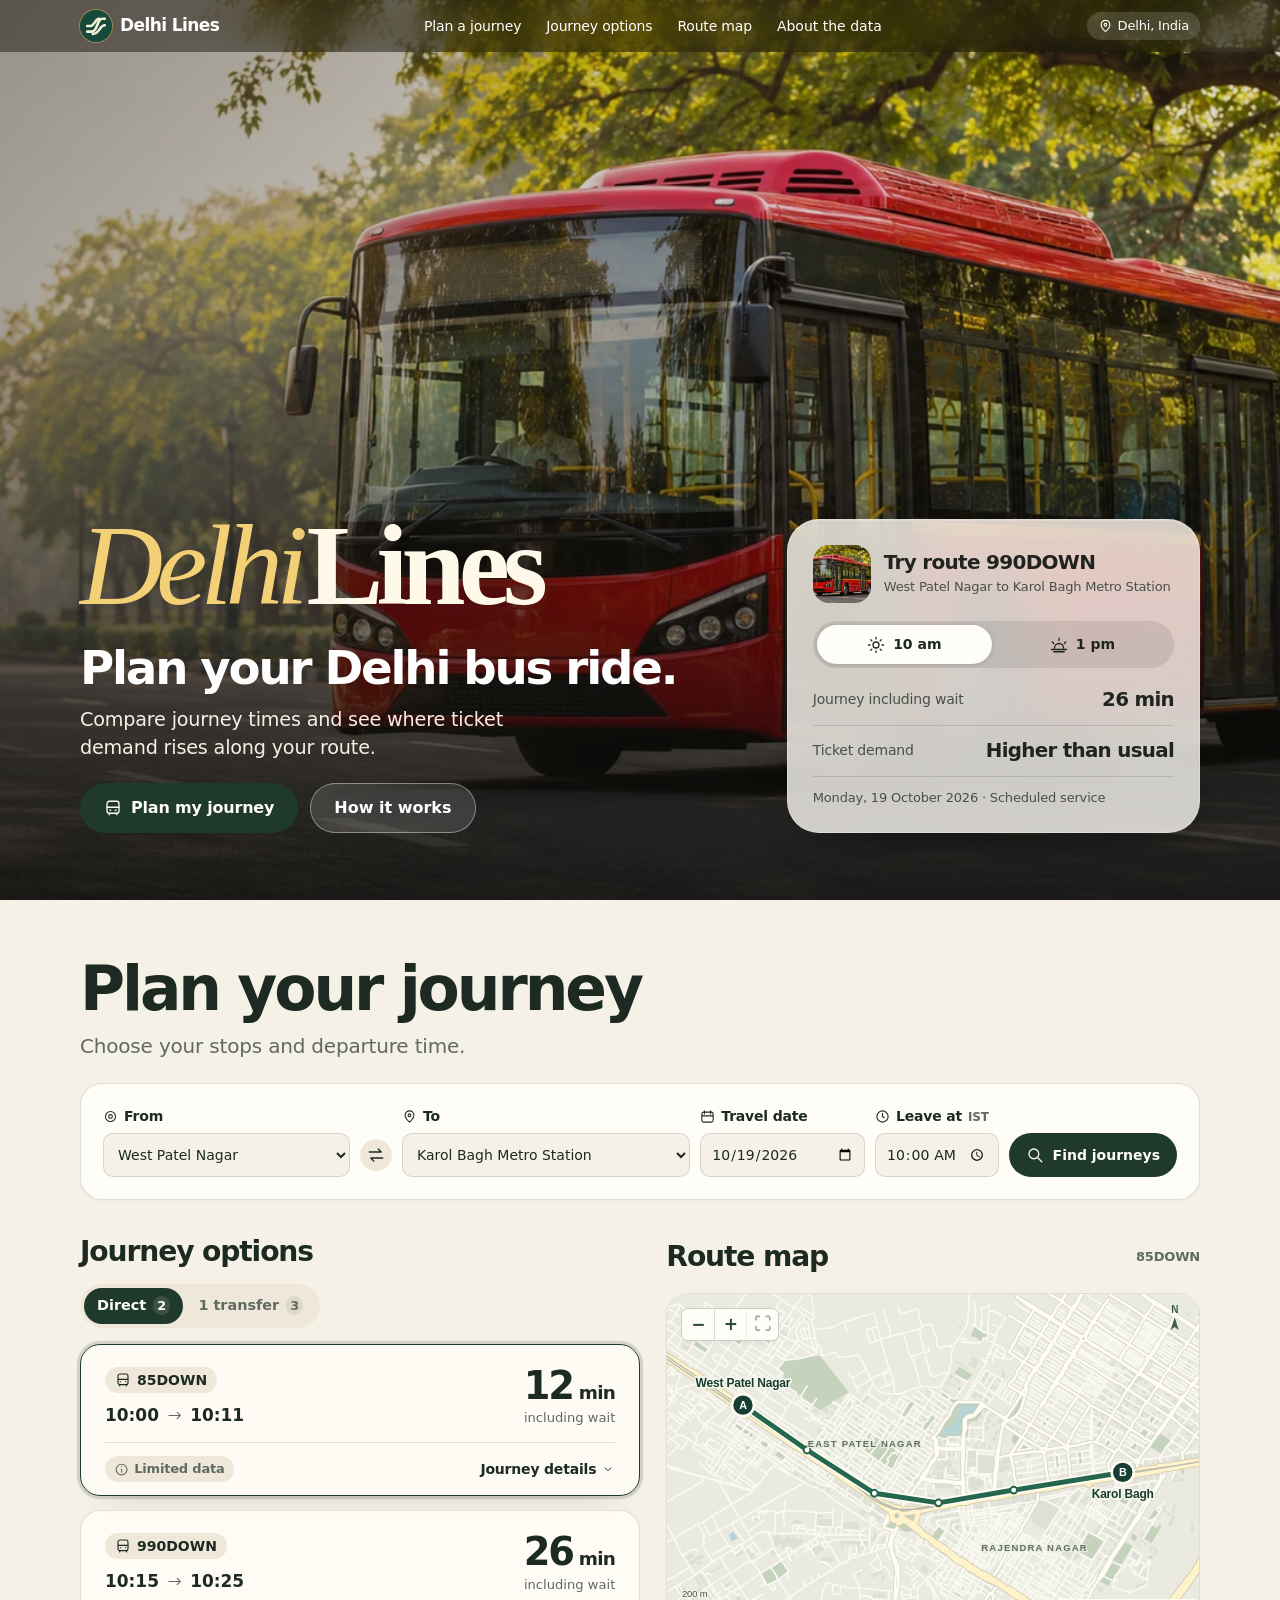
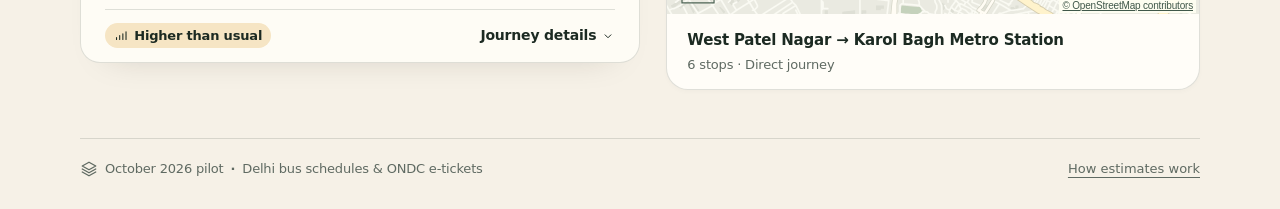
==== pilot/index.html @ 546660bd "Add Delhi Lines bus journey planner and ticket-demand pilot" ====
<!doctype html>
<html lang="en">
<head>
  <meta charset="utf-8">
  <meta name="viewport" content="width=device-width,initial-scale=1">
  <meta name="theme-color" content="#1f3a2b">
  <title>Delhi Lines · Bus journey planner</title>
  <link rel="icon" href="mark.svg" type="image/svg+xml">
  <link rel="stylesheet" href="style.css">
  <link rel="stylesheet" href="journeys.css">
</head>
<body>
  <a class="skip" href="#search">Skip to journey search</a>
  <header class="masthead"><div class="shell mast-inner">
    <a class="brand" href="#top" aria-label="Delhi Lines home"><img src="mark.svg" alt="">Delhi Lines</a>
    <nav aria-label="Main navigation"><a href="#search">Plan a journey</a><a href="#options">Journey options</a><a href="#map-title">Route map</a><button type="button" class="plain" data-about>About the data</button></nav>
    <span class="location"><i data-icon="pin"></i>Delhi, India</span>
  </div></header>
  <main id="top">
    <section class="hero" aria-labelledby="title">
      <img class="hero-photo" src="delhi-avenue.webp" alt="" fetchpriority="high">
      <div class="shell hero-grid">
        <div class="hero-copy">
          <h1 id="title" aria-label="Delhi Lines"><em>Delhi</em><span>Lines</span></h1>
          <h2>Plan your Delhi bus ride.</h2>
          <p>Compare journey times and see where ticket demand rises along your route.</p>
          <div class="hero-actions"><a class="button primary" href="#search"><i data-icon="bus"></i>Plan my journey</a><button class="button ghost" type="button" data-about>How it works</button></div>
        </div>
        <aside class="demo-card" aria-labelledby="demo-title">
          <div class="demo-head"><img src="delhi-avenue.webp" alt=""><div><h2 id="demo-title">Try route 990DOWN</h2><p>West Patel Nagar to Karol Bagh Metro Station</p></div></div>
          <div class="presets" role="group" aria-label="Example departure time"><button type="button" data-demo="10:00"><i data-icon="sun"></i>10 am</button><button type="button" data-demo="13:00"><i data-icon="afternoon"></i>1 pm</button></div>
          <div aria-live="polite" aria-atomic="true"><dl class="demo-metrics"><div><dt>Journey including wait</dt><dd id="demo-duration"></dd></div><div><dt>Ticket demand</dt><dd id="demo-demand"></dd></div></dl>
          <p class="demo-note">Monday, 19 October 2026 · Scheduled service</p></div>
        </aside>
      </div>
    </section>
    <div class="shell planner-body">
    <section aria-labelledby="plan-title" class="plan-section" id="search">
    <h2 id="plan-title" class="display">Plan your journey</h2>
    <p class="section-lede">Choose your stops and departure time.</p>
    <form id="journey-search">
      <div class="form-row">
        <label class="control"><span><i data-icon="origin"></i>From</span><select id="origin"></select></label>
        <button id="swap" type="button" class="swap" title="Swap stops" aria-label="Swap stops"><i data-icon="swap"></i></button>
        <label class="control"><span><i data-icon="pin"></i>To</span><select id="dest"></select></label>
        <label class="control date"><span><i data-icon="calendar"></i>Travel date</span><input id="day" type="date" value="2026-10-19" required></label>
        <label class="control time"><span><i data-icon="clock"></i>Leave at <small>IST</small></span><input id="when" type="time" value="10:00" required></label>
        <button class="find" type="submit"><i data-icon="search"></i>Find journeys</button>
      </div>

    </form>
    <p id="error" role="alert" hidden></p>
    </section>
    <div class="workspace" id="options">
      <section id="results" aria-label="Journey options"></section>
      <aside class="map-section" aria-labelledby="map-title">
        <div class="panel-heading"><h2 id="map-title">Route map</h2><span class="map-tag" id="map-tag"></span></div>
        <div class="map-frame"><div id="map"></div>
          <div class="map-meta" id="map-meta"></div>
        </div>
      </aside>
    </div>
    <footer><span><i data-icon="layers"></i> October 2026 pilot <b>·</b> Delhi bus schedules &amp; ONDC e-tickets</span><button class="plain" type="button" data-about>How estimates work</button></footer>
    </div>
  </main>
  <dialog id="about" aria-labelledby="about-title"><div class="dialog-head"><h2 id="about-title">About the data</h2><button autofocus type="button" class="close" aria-label="Close" id="close"><i data-icon="close"></i></button></div>
    <h3>Scheduled journey times</h3><p>This pilot covers Delhi routes 85 and 990 in both directions. Times come from an archived timetable and include the wait after your chosen departure time. Actual bus arrivals can vary.</p>
    <h3>How to read ticket demand</h3><p>Each label compares a route segment with its usual weekday or weekend demand. Estimates use ONDC e-tickets from October 1–24, 2026, grouped into half-hour periods. Seat availability is unknown.</p>
    <h3>Where coverage is limited</h3><p>Only 6.65% of training tickets on these routes matched a single route pattern. A journey shows “Limited data” when any segment lacks enough observations. In the held-out week, 45% of supported weekday estimates kept the same label.</p>
  </dialog>
  <script src="data.js"></script><script src="planner.js"></script><script src="map.js"></script><script src="journeys.js"></script><script src="interface.js"></script>
</body>
</html>
---- pilot/style.css ----
:root {
  color-scheme: light dark;
  --ground:#f6f1e7; --surface:#fffdf8; --surface-2:#efe8da;
  --ink:#1c2a22; --muted:#5f6a62; --line:rgba(28,42,34,.14);
  --action:#1f3a2b; --action-ink:#fffdf8; --focus:#996609; --gold:#e3b04b;
  --glass:rgba(255,253,248,.79); --glass-text:#20241e; --glass-muted:#475146;
  --sans:-apple-system,BlinkMacSystemFont,"Segoe UI",system-ui,Arial,sans-serif;
  --serif:"Iowan Old Style","Palatino Linotype",Palatino,Georgia,serif;
  --ease:cubic-bezier(.22,1,.36,1);
}
@media(prefers-color-scheme:dark) {
  :root{--ground:#15130f;--surface:#1e1b16;--surface-2:#29251e;--ink:#f3ede1;--muted:#b8b0a2;--line:rgba(243,237,225,.17);--action:#e3b04b;--action-ink:#20190e;--focus:#efc977;--glass:rgba(30,27,22,.79);--glass-text:#fff7e9;--glass-muted:#dad3c5}
}
*,*::before,*::after{box-sizing:border-box}
html{scroll-padding-top:72px;-webkit-text-size-adjust:100%}
body{margin:0;background:var(--ground);color:var(--ink);font:17px/1.5 var(--sans);letter-spacing:-.011em;-webkit-font-smoothing:antialiased}
button,input,select{font:inherit;color:inherit}button,select,summary{cursor:pointer}button,a,input,select,summary{touch-action:manipulation}
:focus-visible{outline:3px solid var(--focus);outline-offset:4px}::selection{background:#e3b04b;color:#211c13}
.shell{width:min(100% - clamp(32px,8vw,80px),1120px);margin-inline:auto}
.ui-icon{width:18px;height:18px;display:inline-block;vertical-align:middle;flex:none;stroke:currentColor;stroke-width:1.7;stroke-linecap:round;stroke-linejoin:round;fill:none}
.masthead{position:fixed;inset:0 0 auto;z-index:10;color:#fff;background:rgba(18,17,13,.46);backdrop-filter:saturate(1.2) blur(18px);transition:background-color .25s,color .25s}
.masthead.on-paper{background:color-mix(in srgb,var(--ground) 92%,transparent);color:var(--ink);box-shadow:0 1px 0 var(--line)}
.mast-inner,.brand,.masthead nav,.location,.hero-actions,.button,.demo-head,.presets,.presets button,.control>span,.find,.map-tag,footer{display:flex;align-items:center}
.mast-inner{min-height:52px;gap:30px}.brand{gap:8px;font-size:17px;font-weight:680;color:inherit;text-decoration:none;letter-spacing:-.035em;white-space:nowrap}.brand img{width:32px;height:32px;border-radius:50%;box-shadow:0 0 0 1px #e3b04b80}
.masthead nav{margin:auto;gap:25px}.masthead nav a,.masthead nav button{color:inherit;font-size:14px;font-weight:500;text-decoration:none}.masthead nav a:hover,.plain:hover{text-decoration:underline;text-underline-offset:4px}
.plain{background:none;border:0;padding:0}.location{gap:5px;border-radius:999px;background:#ffffff25;padding:4px 11px;font-size:13px}.on-paper .location{background:var(--surface-2)}.location svg{width:15px}
.hero{position:relative;isolation:isolate;min-height:max(640px,100svh);display:grid;align-items:end;overflow:hidden;background:#3c3831;color:#fff}
.hero-photo,.hero::after{position:absolute;inset:0;width:100%;height:100%;z-index:-2}.hero-photo{object-fit:cover;object-position:54% 44%}
.hero::after{content:"";z-index:-1;background:linear-gradient(0deg,rgba(12,14,12,.86) 0%,rgba(15,15,12,.56) 28%,rgba(13,15,12,.09) 67%,rgba(12,13,10,.19)),linear-gradient(90deg,rgba(19,19,16,.3),transparent 68%)}
.hero-grid{display:grid;grid-template-columns:minmax(0,1.4fr) minmax(330px,.9fr);align-items:end;gap:clamp(30px,5vw,76px);padding:112px 0 clamp(44px,7.4vh,80px)}
.hero-copy h1{margin:0 0 .18em;font-size:clamp(76px,9vw,144px);font-family:var(--serif);line-height:1;letter-spacing:-.06em;font-weight:700;color:#fff9e9;text-shadow:0 4px 24px #17150f44}
.hero-copy h1 em{color:#f3cf75;font-weight:400;margin-right:.045em}.hero-copy h2{margin:0;font-size:clamp(32px,3.65vw,58px);line-height:1.03;letter-spacing:-.047em;font-weight:640;text-wrap:balance}
.hero-copy p{max-width:38ch;margin:14px 0 22px;font-size:clamp(17px,1.5vw,22px);color:#f5f0e6;line-height:1.45}
.hero-actions{gap:12px;flex-wrap:wrap}.button,.find{border-radius:999px;justify-content:center;gap:9px;text-decoration:none;font-size:16px;font-weight:590;min-height:50px;padding:12px 24px;border:0}
.primary,.find{background:var(--action);color:var(--action-ink)}.primary:hover,.find:hover{filter:brightness(1.12)}.ghost{background:#ffffff22;color:#fff;box-shadow:inset 0 0 0 1px #ffffff65;backdrop-filter:blur(16px)}.ghost:hover{background:#ffffff35}.hero :focus-visible,.masthead:not(.on-paper) :focus-visible{outline-color:#f6cf71}
.demo-card{color:var(--glass-text);padding:25px;border-radius:32px;background:var(--glass);border:1px solid #ffffff47;backdrop-filter:saturate(1.4) blur(24px);box-shadow:inset 0 1px 0 #ffffff35,0 20px 50px -35px #000}
.demo-head{gap:13px}.demo-head img{width:58px;height:58px;object-fit:cover;object-position:72% 50%;border-radius:16px}.demo-head h2{font-size:20px;line-height:1.1;letter-spacing:-.035em;margin:0}.demo-head p,.demo-note{font-size:13px;color:var(--glass-muted);line-height:1.45}.demo-head p{margin:5px 0 0}
.presets{margin:18px 0 7px;padding:4px;gap:3px;border-radius:999px;background:color-mix(in srgb,currentColor 10%,transparent)}.presets button{flex:1;justify-content:center;gap:8px;font-size:14px;font-weight:650;background:none;border:0;padding:9px;border-radius:999px;min-height:38px}.presets button[aria-pressed=true]{background:var(--surface);color:var(--ink);box-shadow:0 1px 5px #0002}
.demo-metrics{margin:0}.demo-metrics div{display:flex;align-items:center;gap:8px;justify-content:space-between;border-bottom:1px solid color-mix(in srgb,currentColor 14%,transparent);padding:10px 0}.demo-metrics dt{font-size:14px;color:var(--glass-muted)}.demo-metrics dd{margin:0;text-align:right;font-size:clamp(18px,1.55vw,23px);font-weight:670;letter-spacing:-.035em;font-variant-numeric:tabular-nums}.demo-note{margin:12px 0 0}
.plan-section{padding-top:56px}.display,.dialog-head h2{font-size:clamp(35px,4.8vw,65px);line-height:1.06;font-weight:700;letter-spacing:-.05em;margin:0}.section-lede{color:var(--muted);margin:10px 0 22px;font-size:20px}
#journey-search,.map-frame,dialog{border:1px solid var(--line);border-radius:22px;background:var(--surface);box-shadow:0 2px 5px #20180d06}
.form-row{display:grid;grid-template-columns:minmax(0,1.2fr) 32px minmax(0,1.4fr) minmax(136px,.8fr) minmax(112px,.6fr) auto;gap:10px;align-items:end;padding:22px}
.control{display:grid;gap:6px;min-width:0}.control>span{gap:6px;font-size:14px;font-weight:620}.control small{font-size:12px;color:var(--muted)}.control span svg{width:15px;height:15px}
.control select,.control input{min-width:0;width:100%;height:44px;padding:0 10px;border:1px solid var(--line);border-radius:10px;background:var(--ground);font-size:14px;text-overflow:ellipsis}
.swap,.close{width:32px;height:32px;display:grid;place-items:center;background:var(--surface-2);border:0;border-radius:50%;color:var(--ink)}.swap{margin-bottom:6px}.find{min-height:44px;padding:10px 17px;font-size:14px}
.workspace{display:grid;grid-template-columns:minmax(0,1.05fr) minmax(0,1fr);gap:26px;margin:36px 0 48px;align-items:start}.workspace h2,.panel-heading h2{font-size:clamp(24px,2.2vw,32px);letter-spacing:-.04em;line-height:1.12;font-weight:680}.panel-heading{display:flex;align-items:center;justify-content:space-between;margin-bottom:15px;gap:10px;min-height:42px}.panel-heading h2{margin:0}.map-tag{font-size:13px;font-weight:650;color:var(--muted)}
.map-frame{overflow:hidden}#map{height:clamp(270px,25vw,350px);background:#eceee4;overflow:hidden;color-scheme:light;color:#1c2a22}.map-meta{padding:15px 20px;display:grid;gap:3px}.map-meta strong{font-size:15px}.map-meta span,footer{font-size:13px;color:var(--muted)}footer{gap:12px;flex-wrap:wrap;justify-content:space-between;padding:20px 0 30px;border-top:1px solid var(--line)}footer span{display:inline-flex;align-items:center;gap:7px}footer button{text-decoration:underline;text-underline-offset:4px}
dialog{width:min(480px,calc(100% - 28px));padding:26px;color:var(--ink)}dialog::backdrop{background:#191611ae}.dialog-head{display:flex;align-items:center;justify-content:space-between}.dialog-head h2{font-size:28px}dialog h3{font-size:17px;margin:20px 0 3px}dialog p{margin:0;color:var(--muted);font-size:15px}
.skip{position:fixed;top:-80px;left:12px;z-index:20;background:var(--surface);color:var(--ink);padding:10px 16px;border-radius:999px}.skip:focus{top:6px}#error{color:var(--ink);font-weight:650}
@media(prefers-reduced-motion:no-preference){html{scroll-behavior:smooth}.hero-copy,.demo-card{animation:appear .65s var(--ease) both}.demo-card{animation-delay:.12s}@keyframes appear{from{opacity:0;transform:translateY(12px)}to{opacity:1;transform:none}}}
@media(prefers-reduced-transparency:reduce){.demo-card{background:var(--surface);color:var(--ink)}.masthead{background:#26251f}.masthead.on-paper{background:var(--surface)}}
@media(max-width:950px){.form-row{grid-template-columns:1fr 36px 1fr 1fr}.form-row .control:first-child,.date{grid-column:1/3}.swap{grid-row:1;grid-column:3}.form-row .control:nth-child(3){grid-column:3/5;grid-row:1;margin-left:45px}.hero-grid{grid-template-columns:1.12fr 1fr;gap:26px}.demo-card{padding:20px}.mast-inner{gap:16px}.masthead nav{gap:18px}}
@media(max-width:740px){.masthead nav a:not(:first-child){display:none}.hero-grid{grid-template-columns:1fr;gap:20px;padding-top:clamp(200px,31svh,300px);padding-bottom:30px}.hero-photo{object-position:62% 40%}.hero-copy h1{font-size:clamp(65px,13vw,96px)}.hero-copy h2{font-size:clamp(29px,6vw,42px)}.hero-copy p{margin:9px 0 15px;max-width:38ch}.button{min-height:44px;font-size:15px;padding:10px 18px}.demo-card{max-width:500px}.hero{min-height:100svh}.workspace{grid-template-columns:1fr}.plan-section{padding-top:35px}.map-frame #map{height:290px}}
@media(max-width:520px){.mast-inner{gap:10px;justify-content:space-between}.brand{font-size:15px;gap:6px}.brand img{width:27px;height:27px}.masthead nav{gap:13px;margin:0}.masthead nav a,.masthead nav button{font-size:12px}.location{display:none}.hero-grid{padding-top:clamp(172px,30svh,240px)}.demo-card{padding:17px;border-radius:23px}.demo-head img{width:44px;height:44px;border-radius:12px}.demo-head h2{font-size:18px}.presets{margin-top:13px}.demo-metrics div{padding:7px 0}.form-row{padding:17px;grid-template-columns:1fr 1fr;gap:13px;position:relative}.form-row .control:first-child,.form-row .control:nth-child(3){grid-row:auto;grid-column:1/-1;margin:0 36px 0 0}.swap{position:absolute;right:12px;top:61px;transform:rotate(90deg)}.date{grid-column:1}.find{grid-column:1/-1}.section-lede{font-size:17px}.workspace{margin-top:28px}footer span{display:block}}
---- pilot/journeys.css ----
.jo-panel {
  --jo-ink: var(--ink, #1c2a22);
  --jo-muted: var(--muted, #5f6a62);
  --jo-action: var(--action, #1f3a2b);
  --jo-action-ink: var(--action-ink, #fffdf8);
  --jo-surface: var(--surface, #fffdf8);
  --jo-ground: var(--ground, #f6f1e7);
  --jo-tray: var(--surface-2, #efe8da);
  --jo-line: color-mix(in srgb, var(--jo-ink) 14%, transparent);
  --jo-focus: var(--focus, var(--jo-action));
  --jo-round: 20px;
  min-width: 0;
  color: var(--jo-ink);
}
.jo-panel *, .jo-panel *::before, .jo-panel *::after { box-sizing: border-box; }
.jo-panel button { font: inherit; cursor: pointer; touch-action: manipulation; }
.jo-panel svg { width: 1em; height: 1em; flex: none; }
.jo-heading { margin: 0 0 16px; font-size: clamp(1.6rem, 2.8vw, 2.65rem); font-weight: 650; line-height: 1.08; letter-spacing: -.045em; }
.jo-filters { display: inline-flex; width: fit-content; max-width: 100%; gap: 2px; padding: 4px; margin-bottom: 16px; background: var(--jo-tray); border-radius: 999px; }
.jo-panel .jo-filter { display: inline-flex; align-items: center; justify-content: center; gap: 7px; border: 0; border-radius: 999px; padding: 8px 13px; font-size: .9rem; line-height: 1.2; font-weight: 600; color: var(--jo-muted); background: transparent; min-height: 36px; }
.jo-filter[aria-pressed="true"] { background: var(--jo-action); color: var(--jo-action-ink); }
.jo-filter:hover:not([aria-pressed="true"]) { color: var(--jo-ink); }
.jo-count { font-size: .8rem; font-variant-numeric: tabular-nums; font-weight: 650; background: color-mix(in srgb, currentColor 12%, transparent); border-radius: 999px; min-width: 1.35em; padding: 2px 4px; }
.jo-list { display: grid; gap: 14px; }
.jo-card, .jo-empty {
  border: 1px solid var(--jo-line);
  border-radius: var(--jo-round);
  background: color-mix(in srgb, var(--jo-surface) 88%, transparent);
  box-shadow: inset 0 1px 0 #ffffff28, 0 18px 36px -30px #241c1240;
}
.jo-card { min-width: 0; position: relative; transition: background-color .22s, border-color .22s, box-shadow .22s; }
.jo-card:has(.jo-pick[aria-pressed="true"]) {
  border-color: var(--jo-action);
  box-shadow: 0 0 0 3px color-mix(in srgb, var(--jo-action) 17%, transparent), 0 20px 36px -29px #231a1240;
}
.jo-panel .jo-pick { display: flex; width: 100%; justify-content: space-between; gap: 16px; padding: 22px 24px 16px; color: inherit; text-align: left; background: transparent; border: 0; border-radius: var(--jo-round) var(--jo-round) 0 0; }
@media (hover:hover) {
  .jo-card:has(.jo-pick:hover) { background-color: var(--jo-surface); border-color: var(--jo-action); }
  .jo-summary:hover .jo-disclosure { text-decoration: underline; text-underline-offset: 3px; }
}
.jo-pick:focus-visible, .jo-summary:focus-visible, .jo-filter:focus-visible { outline: 3px solid var(--jo-focus); outline-offset: 3px; z-index: 1; }
.jo-info { display: grid; gap: 12px; min-width: 0; }
.jo-routes, .jo-times, .jo-route, .jo-disclosure, .jo-demand, .jo-change { display: inline-flex; align-items: center; }
.jo-routes { gap: 6px; flex-wrap: wrap; color: var(--jo-muted); }
.jo-routes > svg { width: .875rem; }
.jo-route { gap: 6px; padding: 4px 10px; background: var(--jo-tray); border-radius: 999px; color: var(--jo-ink); font-size: .875rem; line-height: 1.3; font-weight: 650; }
.jo-route svg { width: 1rem; height: 1rem; }
.jo-times { gap: 8px; font-size: 1.06rem; font-weight: 580; line-height: 1.2; font-variant-numeric: tabular-nums; }
.jo-times svg { color: var(--jo-muted); width: .9em; }
.jo-duration { align-self: center; flex: none; display: grid; justify-items: end; gap: 4px; }
.jo-duration-value { font-size: clamp(1.95rem, 3vw, 2.65rem); line-height: 1; font-weight: 650; font-variant-numeric: tabular-nums; letter-spacing: -.055em; }
.jo-unit { font-size: .48em; letter-spacing: -.035em; font-weight: 550; }
.jo-duration-caption { font-size: .82rem; line-height: 1.3; color: var(--jo-muted); }
.jo-details { margin: 0 24px; border-top: 1px solid var(--jo-line); }
.jo-summary { display: flex; flex-wrap: wrap; justify-content: space-between; align-items: center; gap: 8px; min-height: 52px; padding: 10px 0; cursor: pointer; font-size: .875rem; border-radius: 5px; }
.jo-summary::-webkit-details-marker { display: none; }
.jo-summary::marker { content: ''; }
.jo-disclosure { gap: 5px; margin-left: auto; color: var(--jo-ink); font-weight: 580; }
.jo-disclosure svg { transition: transform .22s ease; }
.jo-details[open] > .jo-summary .jo-disclosure svg { transform: rotate(180deg); }
.jo-demand { width: fit-content; gap: 5px; border-radius: 999px; font-size: .8125rem; font-weight: 600; padding: 5px 9px; line-height: 1.2; }
.jo-demand svg { width: .95rem; height: .95rem; }
.jo-demand-limited { color: var(--jo-muted); background: var(--jo-tray); }
.jo-demand-higher { color: var(--jo-ink); background: color-mix(in srgb, #d99a1e 24%, var(--jo-surface)); }
.jo-demand-lower { color: var(--jo-ink); background: color-mix(in srgb, #589866 22%, var(--jo-surface)); }
.jo-demand-typical { color: var(--jo-ink); background: var(--jo-tray); }
.jo-breakdown { padding: 4px 0 20px; color: var(--jo-muted); font-size: .935rem; }
.jo-leg-heading { margin: 8px 0; font-size: 1rem; color: var(--jo-ink); }
.jo-measured { margin: 0 0 12px; line-height: 1.52; }
.jo-segments { list-style: none; padding: 0; margin: 0; }
.jo-segment { display: flex; flex-wrap: wrap; align-items: center; justify-content: space-between; gap: 8px 12px; padding: 11px 0; border-top: 1px solid var(--jo-line); }
.jo-segment-name { flex: 1 1 130px; font-weight: 520; color: var(--jo-ink); }
.jo-segment-stat { display: grid; justify-items: end; gap: 3px; }
.jo-sample { color: var(--jo-muted); font-size: .8rem; }
.jo-change { gap: 7px; padding: 9px 0; margin: 8px 0; color: var(--jo-ink); font-weight: 620; }
.jo-empty { margin: 0; padding: 24px; font-size: 1rem; line-height: 1.55; color: var(--jo-muted); }
@media(max-width: 550px) {
  .jo-panel .jo-pick { padding: 18px 16px 15px; }
  .jo-details { margin: 0 16px; }
  .jo-list { gap: 12px; }
}
@media(prefers-reduced-motion: reduce) {
  .jo-panel * { transition: none !important; }
}
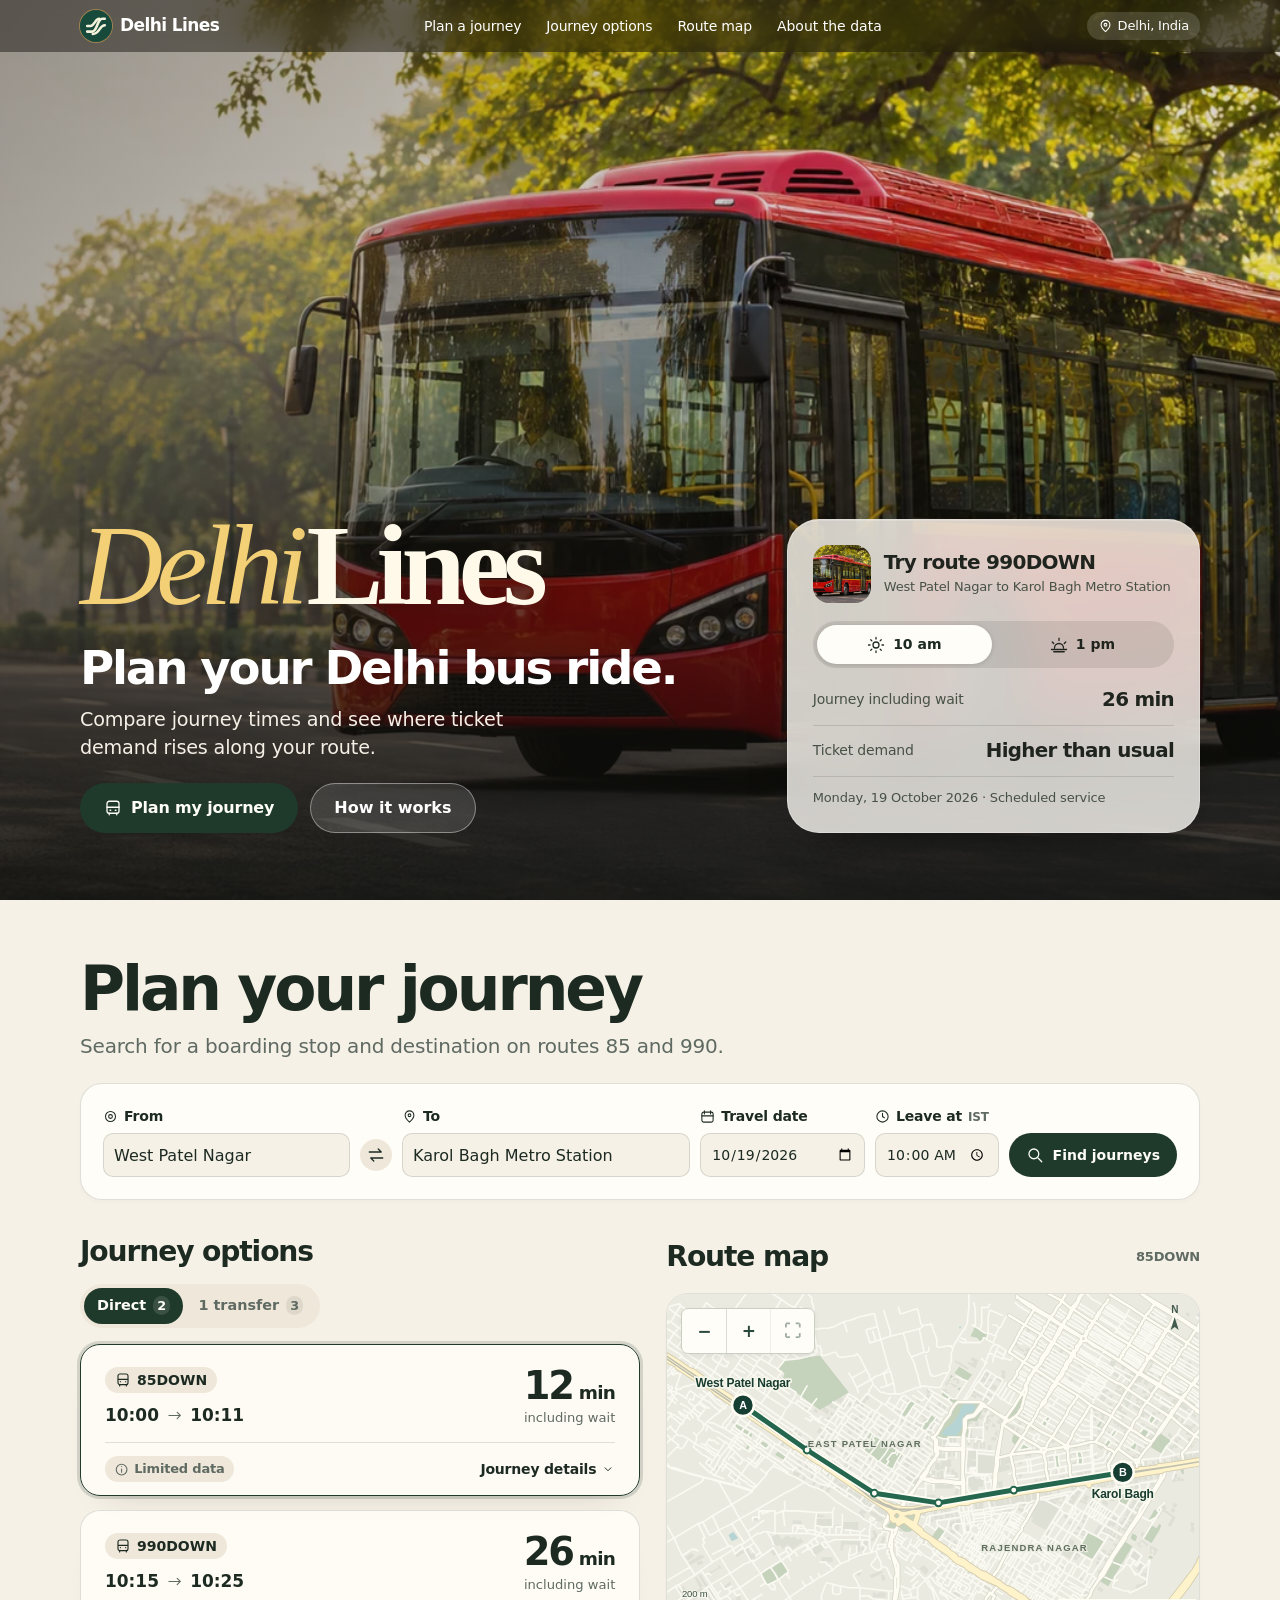
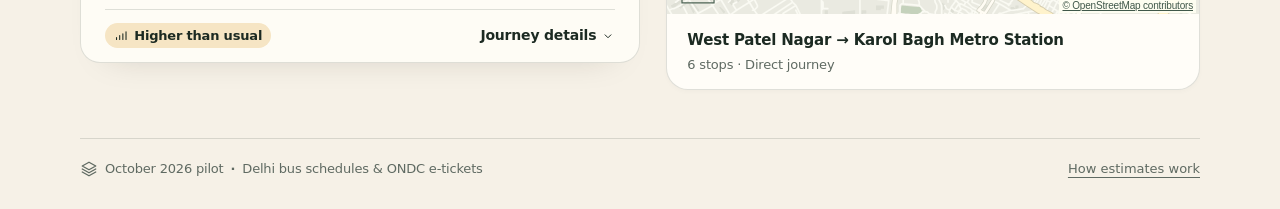
==== commit e5c5b811: "Add searchable stops and street-map coverage for longer journeys" ====
--- a/pilot/index.html
+++ b/pilot/index.html
@@ -10,25 +10,25 @@
   <link rel="stylesheet" href="journeys.css">
 </head>
 <body>
-  <a class="skip" href="#search">Skip to journey search</a>
+  <a class="skip" href="#search">Skip to content</a>
   <header class="masthead"><div class="shell mast-inner">
-    <a class="brand" href="#top" aria-label="Delhi Lines home"><img src="mark.svg" alt="">Delhi Lines</a>
+    <a class="brand" href="#top" aria-label="Delhi Lines home"><img width="32" height="32" src="mark.svg" alt="">Delhi Lines</a>
     <nav aria-label="Main navigation"><a href="#search">Plan a journey</a><a href="#options">Journey options</a><a href="#map-title">Route map</a><button type="button" class="plain" data-about>About the data</button></nav>
-    <span class="location"><i data-icon="pin"></i>Delhi, India</span>
+    <span class="location"><i aria-hidden="true" data-icon="pin"></i>Delhi, India</span>
   </div></header>
   <main id="top">
     <section class="hero" aria-labelledby="title">
-      <img class="hero-photo" src="delhi-avenue.webp" alt="" fetchpriority="high">
+      <img width="1920" height="739" class="hero-photo" src="delhi-avenue.webp" alt="" fetchpriority="high">
       <div class="shell hero-grid">
         <div class="hero-copy">
           <h1 id="title" aria-label="Delhi Lines"><em>Delhi</em><span>Lines</span></h1>
           <h2>Plan your Delhi bus ride.</h2>
           <p>Compare journey times and see where ticket demand rises along your route.</p>
-          <div class="hero-actions"><a class="button primary" href="#search"><i data-icon="bus"></i>Plan my journey</a><button class="button ghost" type="button" data-about>How it works</button></div>
+          <div class="hero-actions"><a class="button primary" href="#search"><i aria-hidden="true" data-icon="bus"></i>Plan my journey</a><button class="button ghost" type="button" data-about>How it works</button></div>
         </div>
         <aside class="demo-card" aria-labelledby="demo-title">
-          <div class="demo-head"><img src="delhi-avenue.webp" alt=""><div><h2 id="demo-title">Try route 990DOWN</h2><p>West Patel Nagar to Karol Bagh Metro Station</p></div></div>
-          <div class="presets" role="group" aria-label="Example departure time"><button type="button" data-demo="10:00"><i data-icon="sun"></i>10 am</button><button type="button" data-demo="13:00"><i data-icon="afternoon"></i>1 pm</button></div>
+          <div class="demo-head"><img width="58" height="58" src="delhi-avenue.webp" alt=""><div><h2 id="demo-title">Try route 990DOWN</h2><p>West Patel Nagar to Karol Bagh Metro Station</p></div></div>
+          <div class="presets" role="group" aria-label="Example departure time"><button type="button" data-demo="10:00"><i aria-hidden="true" data-icon="sun"></i>10 am</button><button type="button" data-demo="13:00"><i aria-hidden="true" data-icon="afternoon"></i>1 pm</button></div>
           <div aria-live="polite" aria-atomic="true"><dl class="demo-metrics"><div><dt>Journey including wait</dt><dd id="demo-duration"></dd></div><div><dt>Ticket demand</dt><dd id="demo-demand"></dd></div></dl>
           <p class="demo-note">Monday, 19 October 2026 · Scheduled service</p></div>
         </aside>
@@ -37,15 +37,15 @@
     <div class="shell planner-body">
     <section aria-labelledby="plan-title" class="plan-section" id="search">
     <h2 id="plan-title" class="display">Plan your journey</h2>
-    <p class="section-lede">Choose your stops and departure time.</p>
+    <p class="section-lede">Search for a boarding stop and destination on routes 85 and 990.</p>
     <form id="journey-search">
       <div class="form-row">
-        <label class="control"><span><i data-icon="origin"></i>From</span><select id="origin"></select></label>
-        <button id="swap" type="button" class="swap" title="Swap stops" aria-label="Swap stops"><i data-icon="swap"></i></button>
-        <label class="control"><span><i data-icon="pin"></i>To</span><select id="dest"></select></label>
-        <label class="control date"><span><i data-icon="calendar"></i>Travel date</span><input id="day" type="date" value="2026-10-19" required></label>
-        <label class="control time"><span><i data-icon="clock"></i>Leave at <small>IST</small></span><input id="when" type="time" value="10:00" required></label>
-        <button class="find" type="submit"><i data-icon="search"></i>Find journeys</button>
+        <label class="control"><span><i aria-hidden="true" data-icon="origin"></i>From</span><input id="origin" name="origin" aria-label="From" type="search" role="combobox" aria-autocomplete="list" aria-expanded="false" aria-controls="origin-options" autocomplete="off" spellcheck="false" placeholder="Search boarding stops" required><span class="stop-menu" id="origin-options" role="listbox" aria-label="Search boarding stops" hidden></span></label>
+        <button id="swap" type="button" class="swap" title="Swap stops" aria-label="Swap stops"><i aria-hidden="true" data-icon="swap"></i></button>
+        <label class="control"><span><i aria-hidden="true" data-icon="pin"></i>To</span><input id="dest" name="dest" aria-label="To" type="search" role="combobox" aria-autocomplete="list" aria-expanded="false" aria-controls="dest-options" autocomplete="off" spellcheck="false" placeholder="Search destination stops" required><span class="stop-menu" id="dest-options" role="listbox" aria-label="Search destination stops" hidden></span></label>
+        <label class="control date"><span><i aria-hidden="true" data-icon="calendar"></i>Travel date</span><input id="day" type="date" value="2026-10-19" required></label>
+        <label class="control time"><span><i aria-hidden="true" data-icon="clock"></i>Leave at <small>IST</small></span><input id="when" type="time" value="10:00" required></label>
+        <button class="find" type="submit"><i aria-hidden="true" data-icon="search"></i>Find journeys</button>
       </div>
 
     </form>
@@ -60,10 +60,10 @@
         </div>
       </aside>
     </div>
-    <footer><span><i data-icon="layers"></i> October 2026 pilot <b>·</b> Delhi bus schedules &amp; ONDC e-tickets</span><button class="plain" type="button" data-about>How estimates work</button></footer>
+    <footer><span><i aria-hidden="true" data-icon="layers"></i> October 2026 pilot <b>·</b> Delhi bus schedules &amp; ONDC e-tickets</span><button class="plain" type="button" data-about>How estimates work</button></footer>
     </div>
   </main>
-  <dialog id="about" aria-labelledby="about-title"><div class="dialog-head"><h2 id="about-title">About the data</h2><button autofocus type="button" class="close" aria-label="Close" id="close"><i data-icon="close"></i></button></div>
+  <dialog id="about" aria-labelledby="about-title"><div class="dialog-head"><h2 id="about-title">About the data</h2><button autofocus type="button" class="close" aria-label="Close" id="close"><i aria-hidden="true" data-icon="close"></i></button></div>
     <h3>Scheduled journey times</h3><p>This pilot covers Delhi routes 85 and 990 in both directions. Times come from an archived timetable and include the wait after your chosen departure time. Actual bus arrivals can vary.</p>
     <h3>How to read ticket demand</h3><p>Each label compares a route segment with its usual weekday or weekend demand. Estimates use ONDC e-tickets from October 1–24, 2026, grouped into half-hour periods. Seat availability is unknown.</p>
     <h3>Where coverage is limited</h3><p>Only 6.65% of training tickets on these routes matched a single route pattern. A journey shows “Limited data” when any segment lacks enough observations. In the held-out week, 45% of supported weekday estimates kept the same label.</p>
--- a/pilot/style.css
+++ b/pilot/style.css
@@ -52,3 +52,11 @@
 @media(max-width:950px){.form-row{grid-template-columns:1fr 36px 1fr 1fr}.form-row .control:first-child,.date{grid-column:1/3}.swap{grid-row:1;grid-column:3}.form-row .control:nth-child(3){grid-column:3/5;grid-row:1;margin-left:45px}.hero-grid{grid-template-columns:1.12fr 1fr;gap:26px}.demo-card{padding:20px}.mast-inner{gap:16px}.masthead nav{gap:18px}}
 @media(max-width:740px){.masthead nav a:not(:first-child){display:none}.hero-grid{grid-template-columns:1fr;gap:20px;padding-top:clamp(200px,31svh,300px);padding-bottom:30px}.hero-photo{object-position:62% 40%}.hero-copy h1{font-size:clamp(65px,13vw,96px)}.hero-copy h2{font-size:clamp(29px,6vw,42px)}.hero-copy p{margin:9px 0 15px;max-width:38ch}.button{min-height:44px;font-size:15px;padding:10px 18px}.demo-card{max-width:500px}.hero{min-height:100svh}.workspace{grid-template-columns:1fr}.plan-section{padding-top:35px}.map-frame #map{height:290px}}
 @media(max-width:520px){.mast-inner{gap:10px;justify-content:space-between}.brand{font-size:15px;gap:6px}.brand img{width:27px;height:27px}.masthead nav{gap:13px;margin:0}.masthead nav a,.masthead nav button{font-size:12px}.location{display:none}.hero-grid{padding-top:clamp(172px,30svh,240px)}.demo-card{padding:17px;border-radius:23px}.demo-head img{width:44px;height:44px;border-radius:12px}.demo-head h2{font-size:18px}.presets{margin-top:13px}.demo-metrics div{padding:7px 0}.form-row{padding:17px;grid-template-columns:1fr 1fr;gap:13px;position:relative}.form-row .control:first-child,.form-row .control:nth-child(3){grid-row:auto;grid-column:1/-1;margin:0 36px 0 0}.swap{position:absolute;right:12px;top:61px;transform:rotate(90deg)}.date{grid-column:1}.find{grid-column:1/-1}.section-lede{font-size:17px}.workspace{margin-top:28px}footer span{display:block}}
+html,body{overflow-x:clip}
+.control{position:relative}
+.control input[type=search]{font-size:16px}
+.control>.stop-menu{display:block;position:absolute;top:100%;left:0;z-index:6;width:max(100%, min(320px, 76vw));max-height:225px;overflow:auto;overscroll-behavior:contain;padding:6px;background:var(--surface);color:var(--ink);border:1px solid var(--line);border-radius:12px;box-shadow:0 6px 20px var(--line);font-weight:450}
+.control>.stop-menu[hidden]{display:none}
+.stop-menu [role=option]{display:flex;align-items:center;padding:8px 10px;min-height:44px;cursor:pointer;border-radius:7px}
+.stop-menu [role=option]:hover,.stop-menu [aria-selected=true]{background:var(--surface-2)}
+@media(max-width:740px){.control>.stop-menu{width:100%}}
